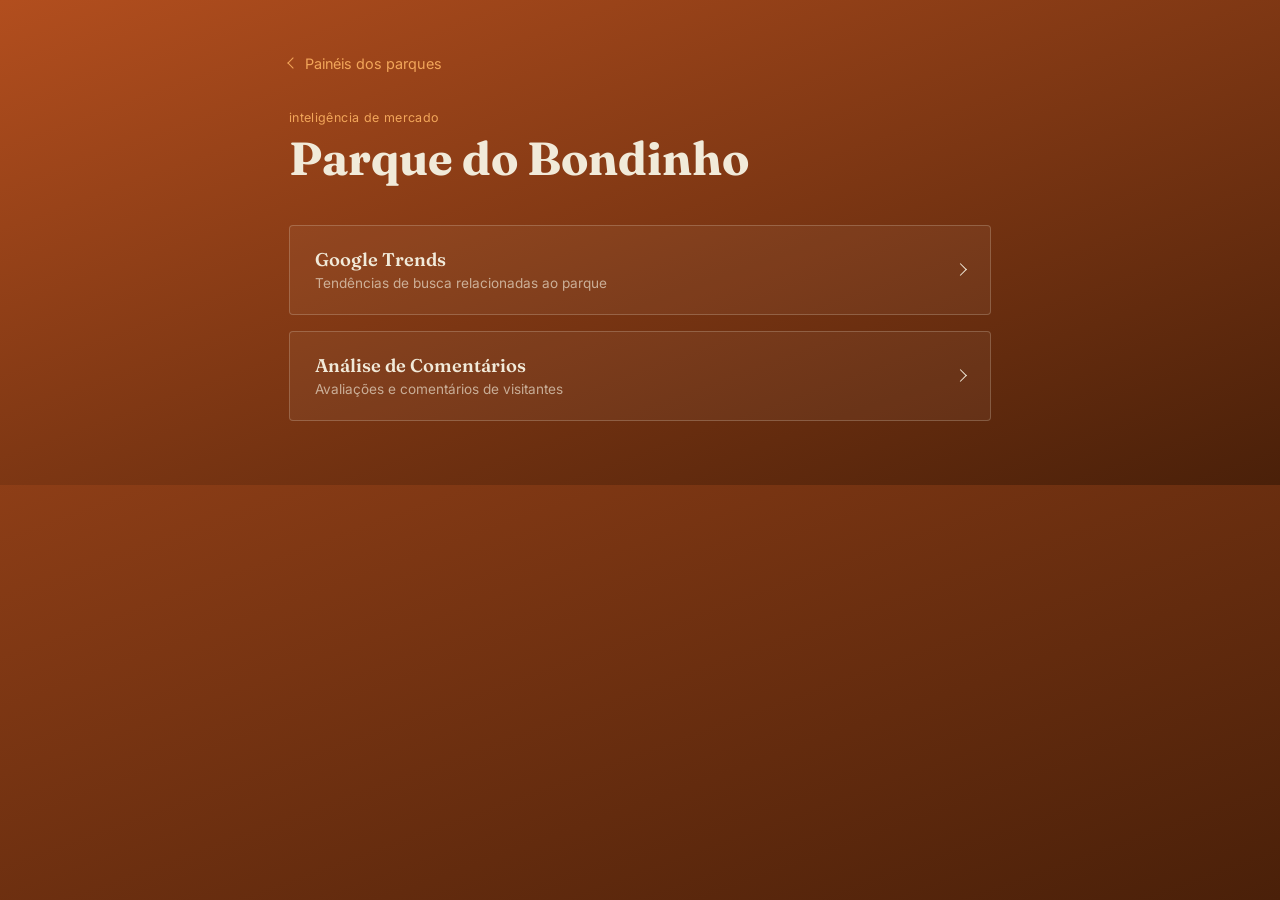
==== bondinho.html @ b4109794 "Add files via upload" ====
<!DOCTYPE html>
<html lang="pt-BR">
<head>
<meta charset="UTF-8">
<meta name="viewport" content="width=device-width, initial-scale=1.0">
<title>Parque do Bondinho — Inteligência de Mercado</title>
<link rel="preconnect" href="https://fonts.googleapis.com">
<link rel="preconnect" href="https://fonts.gstatic.com" crossorigin>
<link href="https://fonts.googleapis.com/css2?family=Fraunces:opsz,wght@9..144,400;9..144,600;9..144,700&family=Inter:wght@400;500;600&display=swap" rel="stylesheet">
<style>
  :root{
    --fundo-1: #B24E1E;
    --fundo-2: #4A2009;
    --acc: #F2A65A;
    --creme: #F1EAD9;
  }
  *{ box-sizing: border-box; margin:0; padding:0; }
  html, body{
    min-height: 100%;
    font-family: 'Inter', sans-serif;
    background: linear-gradient(160deg, var(--fundo-1) 0%, var(--fundo-2) 100%);
    color: var(--creme);
  }
  .envolvedor{
    max-width: 760px;
    margin: 0 auto;
    padding: 3.2rem 1.8rem 4rem;
  }
  .voltar{
    display: inline-flex;
    align-items: center;
    gap: 0.5rem;
    color: var(--acc);
    text-decoration: none;
    font-size: 0.9rem;
    margin-bottom: 2.4rem;
  }
  .voltar .seta-volta{
    width: 8px; height: 8px;
    border-left: 1.5px solid currentColor;
    border-bottom: 1.5px solid currentColor;
    transform: rotate(45deg);
  }
  .rotulo{
    font-size: 0.78rem;
    letter-spacing: 0.03em;
    color: var(--acc);
    margin-bottom: 0.6rem;
  }
  h1{
    font-family: 'Fraunces', serif;
    font-weight: 700;
    font-size: clamp(2rem, 6vw, 2.9rem);
    line-height: 1.05;
    margin-bottom: 2.6rem;
  }
  .lista{
    display: flex;
    flex-direction: column;
    gap: 1rem;
  }
  .cartao{
    display: flex;
    align-items: center;
    justify-content: space-between;
    gap: 1rem;
    padding: 1.4rem 1.6rem;
    border: 1px solid rgba(241,234,217,0.22);
    border-radius: 4px;
    text-decoration: none;
    color: var(--creme);
    background: rgba(241,234,217,0.05);
    transition: background 0.2s ease, border-color 0.2s ease;
  }
  .cartao:hover{
    background: rgba(241,234,217,0.1);
    border-color: rgba(241,234,217,0.4);
  }
  .cartao h2{
    font-family: 'Fraunces', serif;
    font-weight: 600;
    font-size: 1.15rem;
  }
  .cartao span.desc{
    display: block;
    font-size: 0.85rem;
    color: rgba(241,234,217,0.65);
    margin-top: 0.25rem;
  }
  .cartao .seta{
    flex-shrink: 0;
    width: 9px; height: 9px;
    border-right: 1.5px solid currentColor;
    border-bottom: 1.5px solid currentColor;
    transform: rotate(-45deg);
  }
</style>
</head>
<body>
  <div class="envolvedor">
    <a class="voltar" href="index.html"><span class="seta-volta"></span> Painéis dos parques</a>

    <div class="rotulo">inteligência de mercado</div>
    <h1>Parque do Bondinho</h1>

    <div class="lista">
      <a class="cartao" href="https://emillyvianabr.github.io/dashboard-google-trends/">
        <div>
          <h2>Google Trends</h2>
          <span class="desc">Tendências de busca relacionadas ao parque</span>
        </div>
        <span class="seta"></span>
      </a>

      <a class="cartao" href="https://emillyvianabr.github.io/an-lise_de_coment-rios/">
        <div>
          <h2>Análise de Comentários</h2>
          <span class="desc">Avaliações e comentários de visitantes</span>
        </div>
        <span class="seta"></span>
      </a>
    </div>
  </div>
</body>
</html>
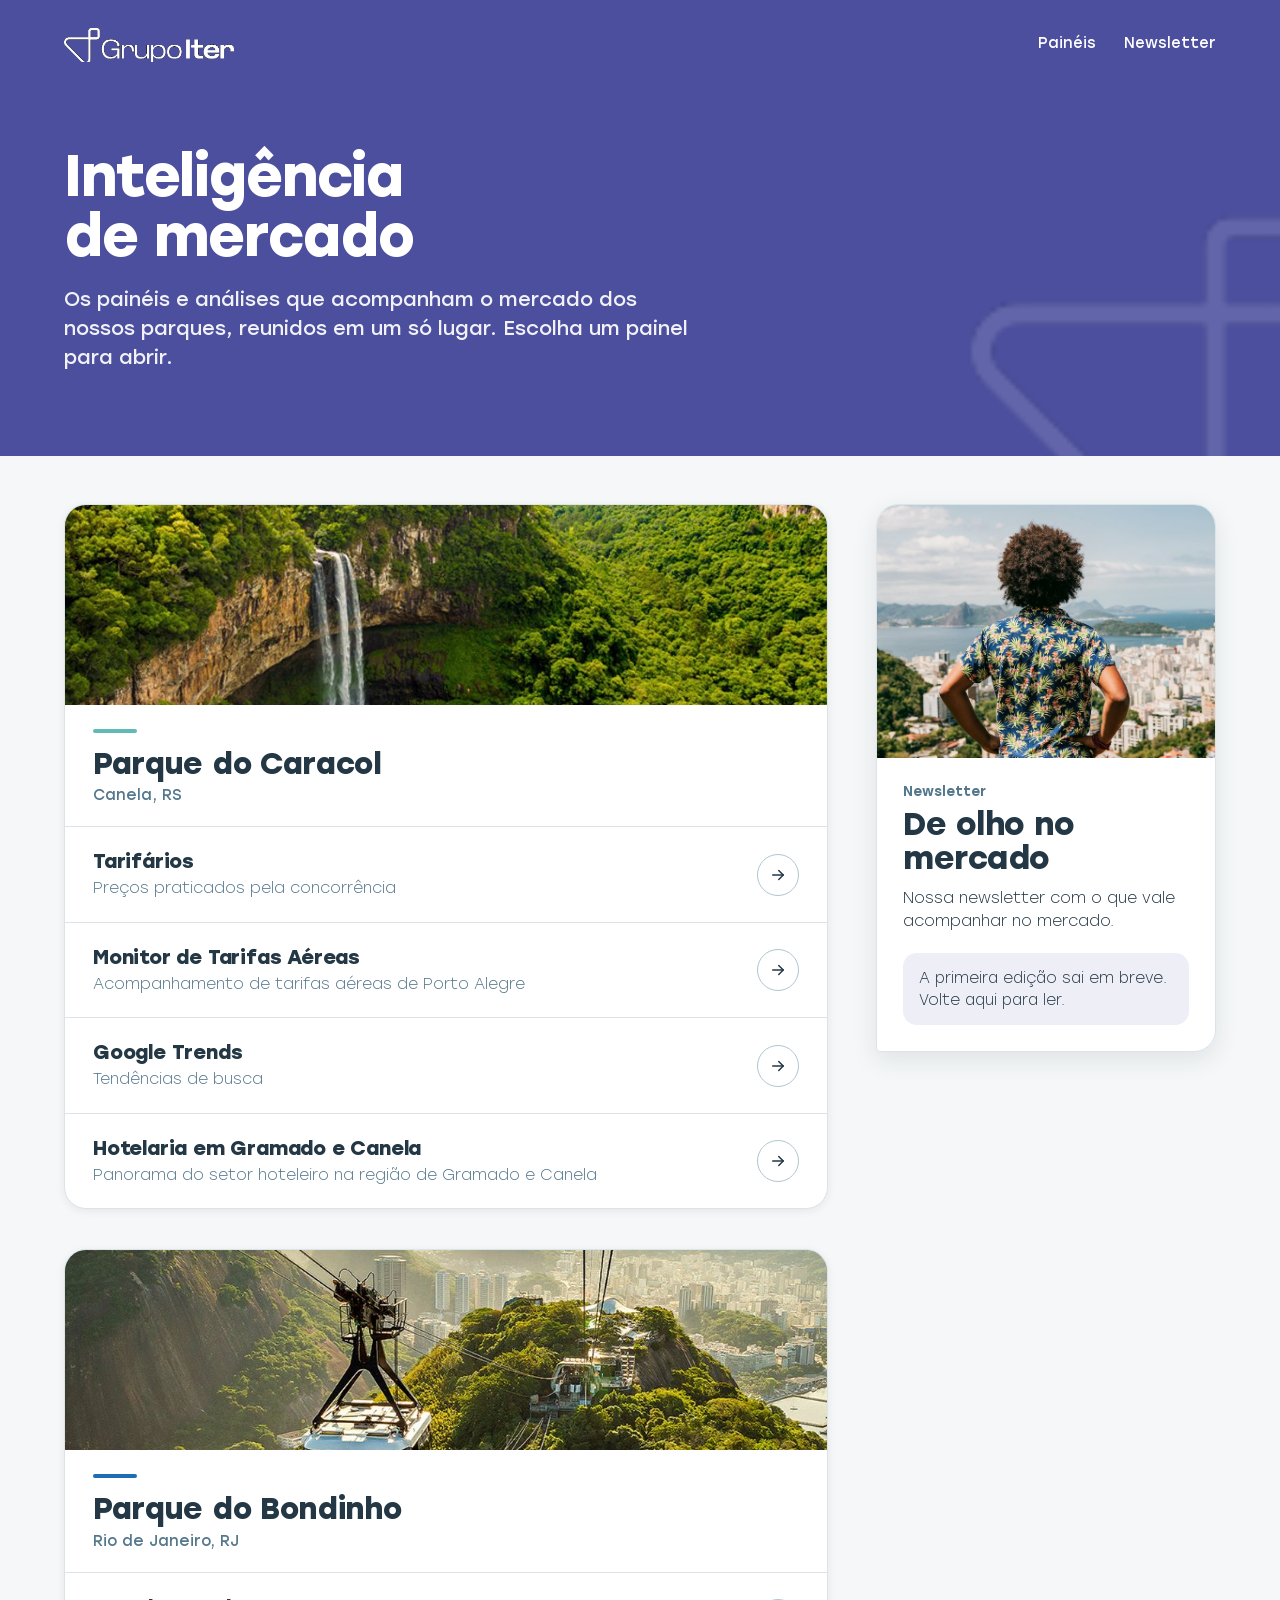
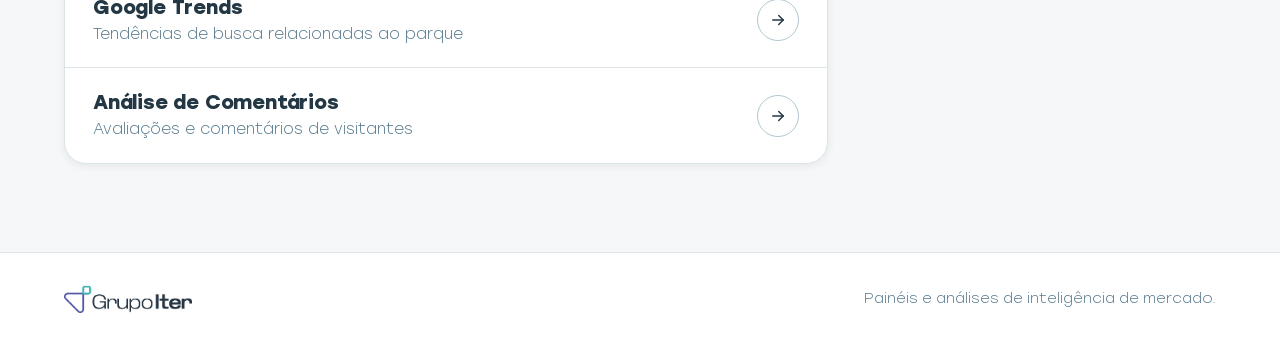
==== commit 807c29ff: "Add files via upload" ====
--- a/bondinho.html
+++ b/bondinho.html
@@ -2,124 +2,11 @@
 <html lang="pt-BR">
 <head>
 <meta charset="UTF-8">
-<meta name="viewport" content="width=device-width, initial-scale=1.0">
-<title>Parque do Bondinho — Inteligência de Mercado</title>
-<link rel="preconnect" href="https://fonts.googleapis.com">
-<link rel="preconnect" href="https://fonts.gstatic.com" crossorigin>
-<link href="https://fonts.googleapis.com/css2?family=Fraunces:opsz,wght@9..144,400;9..144,600;9..144,700&family=Inter:wght@400;500;600&display=swap" rel="stylesheet">
-<style>
-  :root{
-    --fundo-1: #B24E1E;
-    --fundo-2: #4A2009;
-    --acc: #F2A65A;
-    --creme: #F1EAD9;
-  }
-  *{ box-sizing: border-box; margin:0; padding:0; }
-  html, body{
-    min-height: 100%;
-    font-family: 'Inter', sans-serif;
-    background: linear-gradient(160deg, var(--fundo-1) 0%, var(--fundo-2) 100%);
-    color: var(--creme);
-  }
-  .envolvedor{
-    max-width: 760px;
-    margin: 0 auto;
-    padding: 3.2rem 1.8rem 4rem;
-  }
-  .voltar{
-    display: inline-flex;
-    align-items: center;
-    gap: 0.5rem;
-    color: var(--acc);
-    text-decoration: none;
-    font-size: 0.9rem;
-    margin-bottom: 2.4rem;
-  }
-  .voltar .seta-volta{
-    width: 8px; height: 8px;
-    border-left: 1.5px solid currentColor;
-    border-bottom: 1.5px solid currentColor;
-    transform: rotate(45deg);
-  }
-  .rotulo{
-    font-size: 0.78rem;
-    letter-spacing: 0.03em;
-    color: var(--acc);
-    margin-bottom: 0.6rem;
-  }
-  h1{
-    font-family: 'Fraunces', serif;
-    font-weight: 700;
-    font-size: clamp(2rem, 6vw, 2.9rem);
-    line-height: 1.05;
-    margin-bottom: 2.6rem;
-  }
-  .lista{
-    display: flex;
-    flex-direction: column;
-    gap: 1rem;
-  }
-  .cartao{
-    display: flex;
-    align-items: center;
-    justify-content: space-between;
-    gap: 1rem;
-    padding: 1.4rem 1.6rem;
-    border: 1px solid rgba(241,234,217,0.22);
-    border-radius: 4px;
-    text-decoration: none;
-    color: var(--creme);
-    background: rgba(241,234,217,0.05);
-    transition: background 0.2s ease, border-color 0.2s ease;
-  }
-  .cartao:hover{
-    background: rgba(241,234,217,0.1);
-    border-color: rgba(241,234,217,0.4);
-  }
-  .cartao h2{
-    font-family: 'Fraunces', serif;
-    font-weight: 600;
-    font-size: 1.15rem;
-  }
-  .cartao span.desc{
-    display: block;
-    font-size: 0.85rem;
-    color: rgba(241,234,217,0.65);
-    margin-top: 0.25rem;
-  }
-  .cartao .seta{
-    flex-shrink: 0;
-    width: 9px; height: 9px;
-    border-right: 1.5px solid currentColor;
-    border-bottom: 1.5px solid currentColor;
-    transform: rotate(-45deg);
-  }
-</style>
+<meta http-equiv="refresh" content="0; url=index.html#bondinho">
+<title>Inteligência de mercado | Grupo Iter</title>
+<script>location.replace('index.html#bondinho');</script>
 </head>
 <body>
-  <div class="envolvedor">
-    <a class="voltar" href="index.html"><span class="seta-volta"></span> Painéis dos parques</a>
-
-    <div class="rotulo">inteligência de mercado</div>
-    <h1>Parque do Bondinho</h1>
-
-    <div class="lista">
-      <a class="cartao" href="https://emillyvianabr.github.io/dashboard-google-trends/">
-        <div>
-          <h2>Google Trends</h2>
-          <span class="desc">Tendências de busca relacionadas ao parque</span>
-        </div>
-        <span class="seta"></span>
-      </a>
-
-      <a class="cartao" href="https://emillyvianabr.github.io/an-lise_de_coment-rios/">
-        <div>
-          <h2>Análise de Comentários</h2>
-          <span class="desc">Avaliações e comentários de visitantes</span>
-        </div>
-        <span class="seta"></span>
-      </a>
-    </div>
-  </div>
+<p><a href="index.html#bondinho">Ir para os painéis</a></p>
 </body>
 </html>
